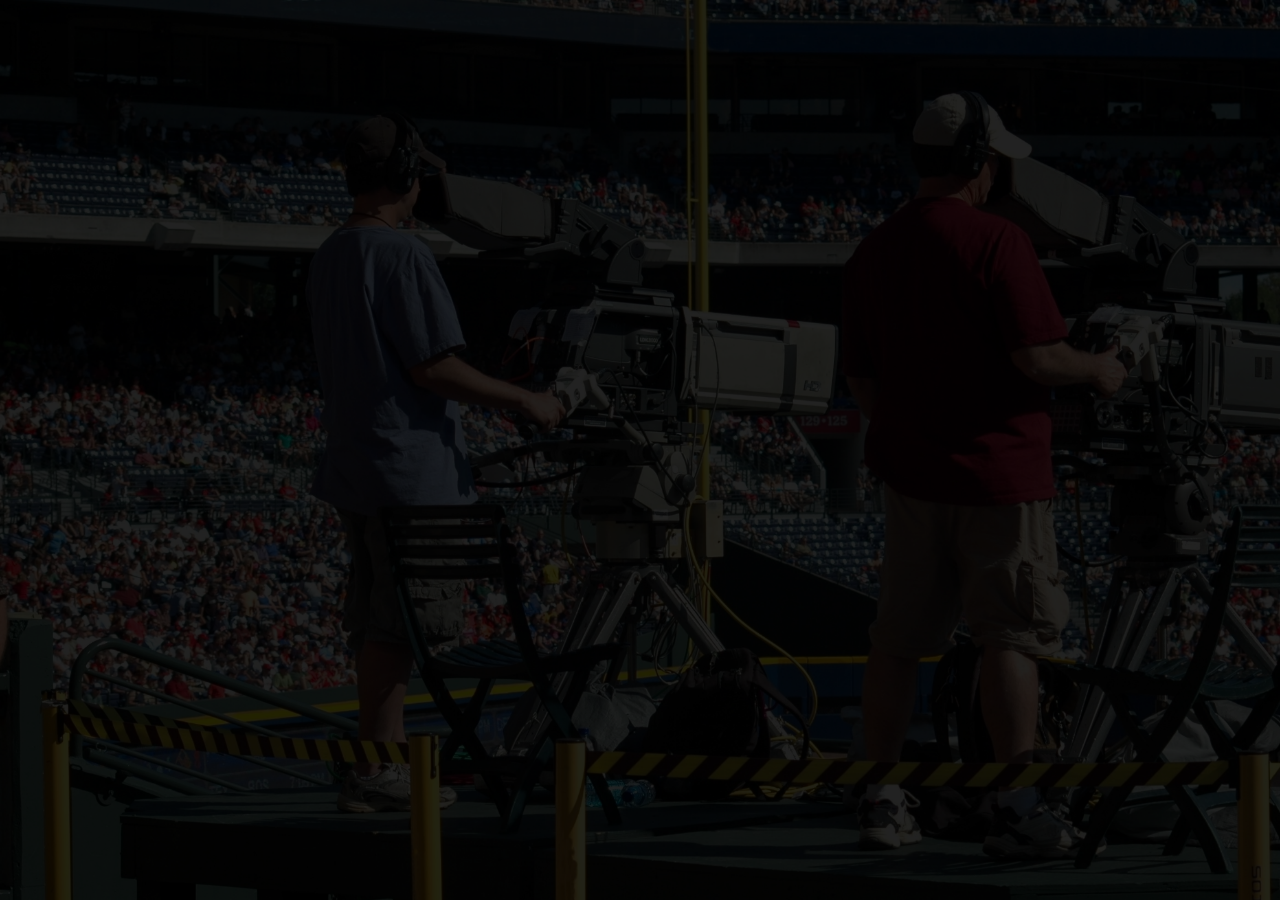
==== index.html @ 18cd96d2 "feat: :sparkles: first commit creation and add of resources" ====
<!DOCTYPE html>
<html lang="en">
<head>
    <meta charset="UTF-8">
    <meta name="viewport" content="width=device-width, initial-scale=1.0">
    <title>proyecto</title>
    <link rel="stylesheet" href="./style/style.css">
</head>
<body>
    
</body>
</html>
---- style/style.css ----
body{
    background-image: url('../img/fondo.png');
    background-color: black;
    background-size: 100%;
    background-repeat: no-repeat;
    
}
@media(max-width: 430px){
    body{
        background-color: black;
        background-image: url('../img/fondo.png');
        background-size: 100vw 220vw;
        background-repeat: no-repeat;
    }
}
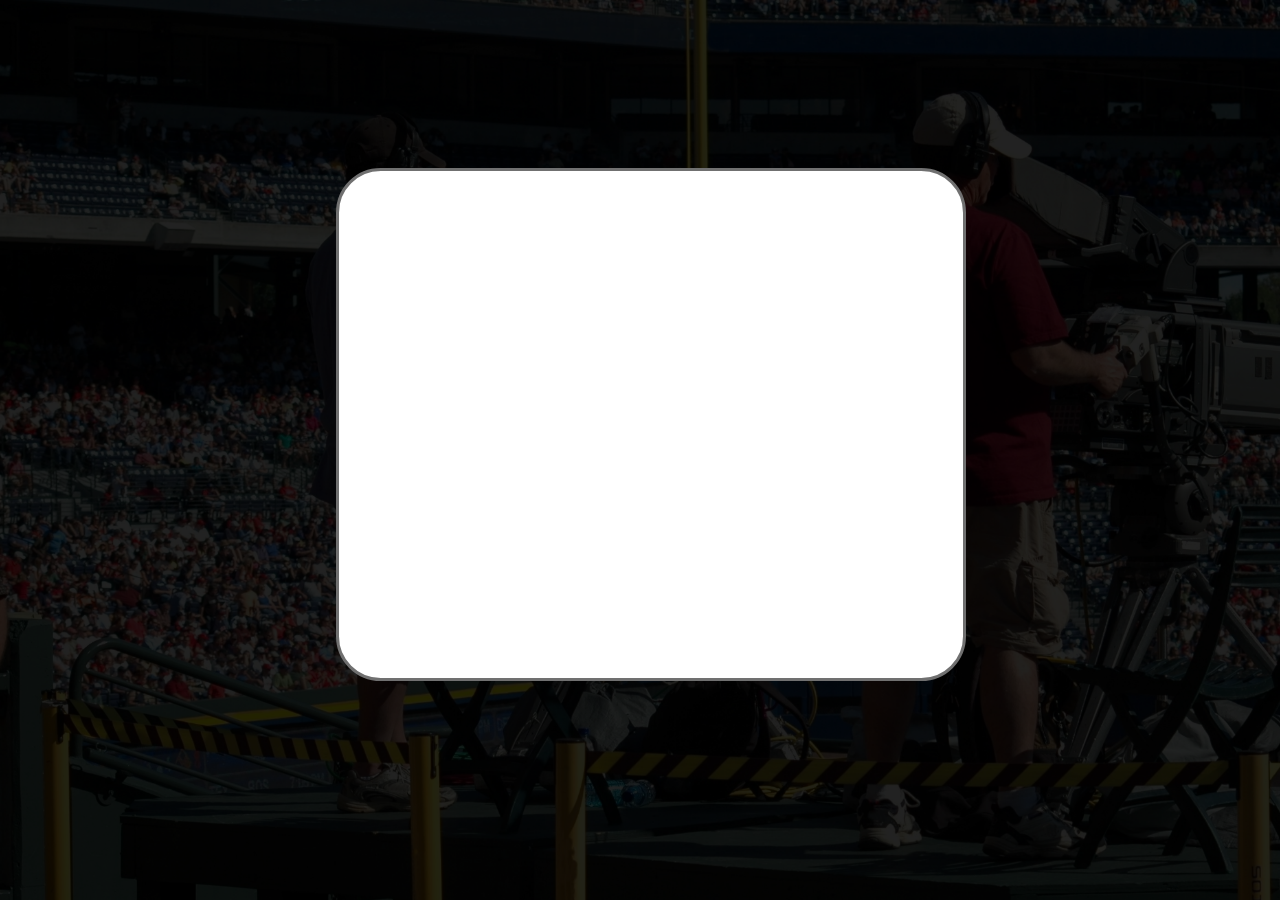
==== commit d20b4a05: "feat: :fire: modified code and add animation" ====
--- a/index.html
+++ b/index.html
@@ -7,6 +7,7 @@
     <link rel="stylesheet" href="./style/style.css">
 </head>
 <body>
-    
+    <div class="img1"><img class="logo" src="./img/kario_grande.svg"></div>
+    <div class="cuadro1"></div>
 </body>
 </html>--- a/style/style.css
+++ b/style/style.css
@@ -5,11 +5,67 @@
     background-repeat: no-repeat;
     
 }
+@keyframes anima1 {
+    0%{opacity: 1;}
+    30%{opacity: 1;}
+    50%{opacity: 0;}
+    70%{opacity: 1;}
+    90%{opacity: 1;}
+    100%{opacity: 0;}
+}
+.logo{
+position: relative;
+top: 25vw;
+left: 44.375vw;
+width: 10.26vw;
+height: 9.167vw;
+animation: anima1 10s;
+animation-iteration-count: 1;
+opacity: 0;
+}
+.cuadro1{
+    border-radius: 3.49vw;
+    background-color: white;
+    border: solid #707070;
+    margin-top: 3vw;
+    margin-left: 25.625vw;
+    width: 48.75vw;
+    height: 39.635vw;
+    
+}
 @media(max-width: 430px){
+    @keyframes anima1 {
+        0%{opacity: 1;}
+        30%{opacity: 1;}
+        50%{opacity: 0;}
+        70%{opacity: 1;}
+        90%{opacity: 1;}
+        100%{opacity: 0;}
+    }
     body{
         background-color: black;
         background-image: url('../img/fondo.png');
         background-size: 100vw 220vw;
         background-repeat: no-repeat;
     }
+    .logo{
+        position: relative;
+        top: 85vw;
+        left: 44.375vw;
+        width: 20vw;
+        height: 21vw;
+        animation: anima1 10s;
+animation-iteration-count: 1;
+opacity: 0;
+    }
+    .cuadro1{
+        border-radius: 3.49vw;
+        background-color: white;
+        border: solid #707070;
+        margin-top: 3vw;
+        margin-left: 25.625vw;
+        width: 48.75vw;
+        height: 39.635vw;
+        
+    }
 }
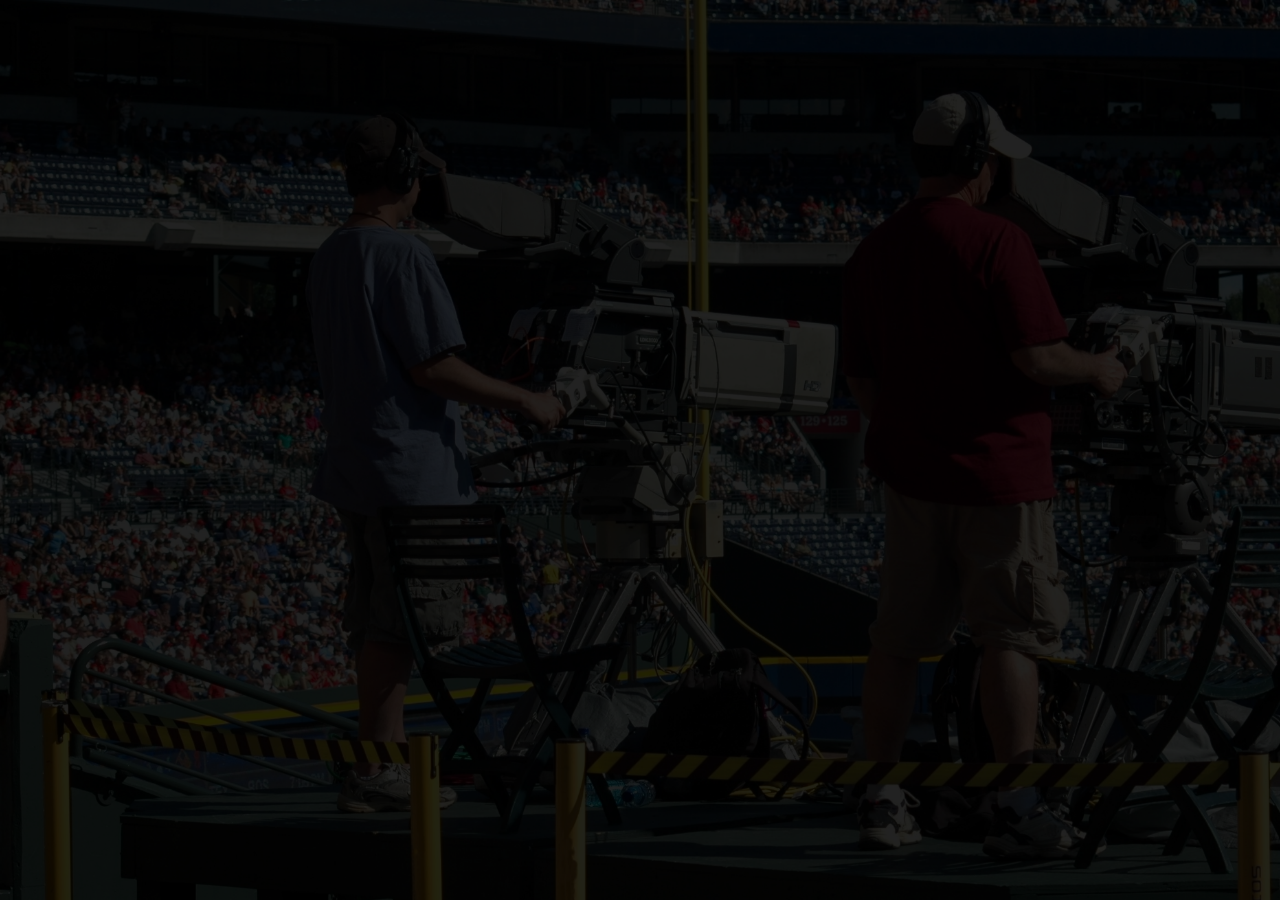
==== commit 6f1ade7a: "feat: :memo: modified code" ====
--- a/index.html
+++ b/index.html
@@ -8,6 +8,15 @@
 </head>
 <body>
     <div class="img1"><img class="logo" src="./img/kario_grande.svg"></div>
-    <div class="cuadro1"></div>
+    <div class="cuadro1">
+        <div class="loguito"><img class="logo1" src="./img/kario_pequeño.svg"></div>
+        <div class="textico"><p class="t1">MEDIA</p></div>
+        <div class="textico2"><p class="t2">Bienvenido al panel digital de <br>
+            KARIO Media</p></div>
+        <div class="textico3"><p class="t3">Por favor ingresa los siguientes datos para ingresar a la plataforma</p></div>
+        <div class="textico4"><p class="usuario">usuario</p></div>
+        <div class="border1"></div>
+        <div class="textixo5"><p class="contraseña"></p>
+        </div>
 </body>
 </html>--- a/style/style.css
+++ b/style/style.css
@@ -1,3 +1,11 @@
+@font-face {
+    font-family: light;
+    src: url('../fuentes/MyriadPro-Light.otf');
+}
+@font-face {
+    font-family: 'regular';
+    src: url('../fuentes/MYRIADPRO-REGULAR.OTF');
+}
 body{
     background-image: url('../img/fondo.png');
     background-color: black;
@@ -7,11 +15,12 @@
 }
 @keyframes anima1 {
     0%{opacity: 1;}
-    30%{opacity: 1;}
-    50%{opacity: 0;}
+    20%{opacity: 1;}
+    40%{opacity: 0;}
     70%{opacity: 1;}
     90%{opacity: 1;}
     100%{opacity: 0;}
+
 }
 .logo{
 position: relative;
@@ -22,17 +31,73 @@
 animation: anima1 10s;
 animation-iteration-count: 1;
 opacity: 0;
+
+}
+@keyframes mostrar {
+    0%{opacity: 0;}
+    100%{opacity: 1;}
+
 }
 .cuadro1{
     border-radius: 3.49vw;
     background-color: white;
     border: solid #707070;
-    margin-top: 3vw;
-    margin-left: 25.625vw;
-    width: 48.75vw;
-    height: 39.635vw;
-    
+    margin-top: 0vw;
+    margin-left: 25vw;
+    width: 50vw;
+    height: 45vw;
+    animation: mostrar 2s forwards;
+    opacity: 0;
+    animation-delay: 10s;
+
 }
+.logo1{
+    margin-top: 2vw;
+    margin-left: 22vw;
+    width: 6vw;
+
+}
+.t1{
+    font-size: 1.5vw;
+    font-family: light;
+    margin-top: 0vw;
+    letter-spacing: 0.3vw;
+    text-align: center;
+
+}
+.t2{
+    font-size: 2vw;
+    font-family: 'regular';
+    margin-top: 0.5vw;
+    text-align: center;
+
+}
+.t3{
+    font-family: 'light';
+    text-align: center;
+    font-size: 1.1vw;
+}
+.usuario{
+    font-family: 'light';
+    font-size: 1.4vw;
+    margin-left: 8vw;
+    margin-top: 0vw;
+}
+.border1{
+    border: solid #707070;
+    border-radius: 1.5vw;
+    width: 34vw;
+    height: 2.6vw;
+    margin-left: 8vw;
+    margin-top: 0vw;
+}
+.contraseña{
+    font-family: 'light';
+    font-size: 1.4vw;
+    margin-left: 8vw;
+    margin-top: 0vw;
+}
+
 @media(max-width: 430px){
     @keyframes anima1 {
         0%{opacity: 1;}
@@ -41,12 +106,14 @@
         70%{opacity: 1;}
         90%{opacity: 1;}
         100%{opacity: 0;}
+
     }
     body{
         background-color: black;
         background-image: url('../img/fondo.png');
         background-size: 100vw 220vw;
         background-repeat: no-repeat;
+
     }
     .logo{
         position: relative;
@@ -55,17 +122,17 @@
         width: 20vw;
         height: 21vw;
         animation: anima1 10s;
-animation-iteration-count: 1;
-opacity: 0;
+        animation-iteration-count: 1;
+        opacity: 0;
+
     }
     .cuadro1{
         border-radius: 3.49vw;
         background-color: white;
         border: solid #707070;
-        margin-top: 3vw;
-        margin-left: 25.625vw;
-        width: 48.75vw;
-        height: 39.635vw;
-        
+        margin-top: 25vw;
+        margin-left: 20vw;
+        width: 55vw;
+        height: 100vw;
     }
 }
